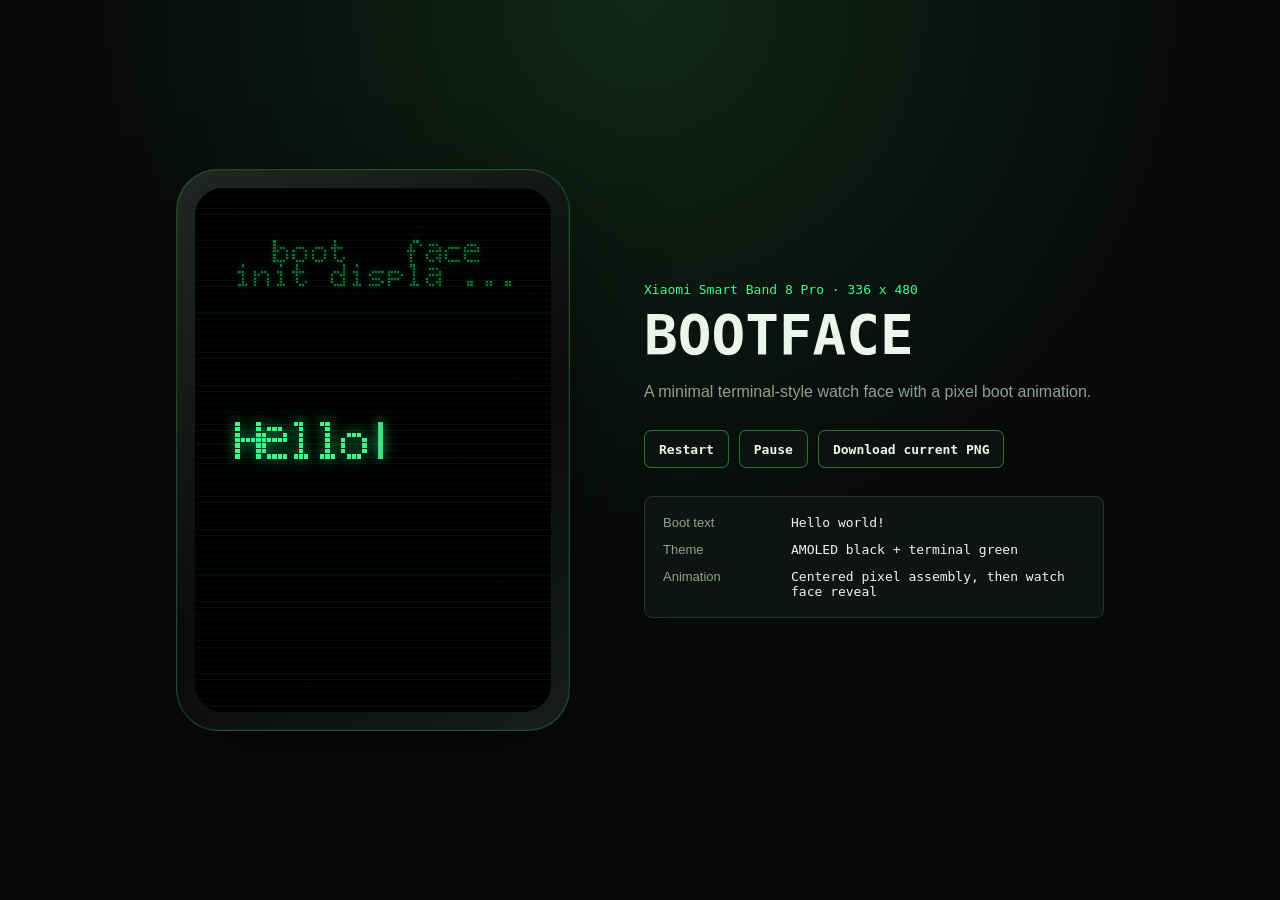
==== preview/index.html @ 12ea0ff2 "第一版表盘" ====
<!doctype html>
<html lang="zh-CN">
<head>
  <meta charset="utf-8">
  <meta name="viewport" content="width=device-width, initial-scale=1">
  <title>BOOTFACE Preview</title>
  <link rel="stylesheet" href="./style.css">
</head>
<body>
  <main class="workspace">
    <section class="watch-shell" aria-label="Xiaomi Smart Band 8 Pro preview">
      <canvas id="watchface" width="336" height="480"></canvas>
    </section>

    <section class="panel" aria-label="Preview controls">
      <p class="eyebrow">Xiaomi Smart Band 8 Pro · 336 x 480</p>
      <h1>BOOTFACE</h1>
      <p class="summary">A minimal terminal-style watch face with a pixel boot animation.</p>

      <div class="controls">
        <button id="restart" type="button">Restart</button>
        <button id="toggle" type="button">Pause</button>
        <button id="download" type="button">Download current PNG</button>
      </div>

      <dl class="specs">
        <div>
          <dt>Boot text</dt>
          <dd>Hello world!</dd>
        </div>
        <div>
          <dt>Theme</dt>
          <dd>AMOLED black + terminal green</dd>
        </div>
        <div>
          <dt>Animation</dt>
          <dd>Centered pixel assembly, then watch face reveal</dd>
        </div>
      </dl>
    </section>
  </main>

  <script src="./watchface.js"></script>
</body>
</html>
---- preview/style.css ----
:root {
  color-scheme: dark;
  --bg: #080a09;
  --panel: #101411;
  --line: #26332b;
  --text: #e8f6ed;
  --muted: #8aa293;
  --green: #42f58d;
}

* {
  box-sizing: border-box;
}

body {
  margin: 0;
  min-height: 100vh;
  background:
    radial-gradient(circle at 50% 0%, rgba(66, 245, 141, 0.12), transparent 34rem),
    var(--bg);
  color: var(--text);
  font-family: "Segoe UI", "Microsoft YaHei", Arial, sans-serif;
}

.workspace {
  display: grid;
  grid-template-columns: minmax(336px, 420px) minmax(300px, 460px);
  gap: 48px;
  align-items: center;
  justify-content: center;
  min-height: 100vh;
  padding: 40px;
}

.watch-shell {
  width: min(78vw, 394px);
  aspect-ratio: 336 / 480;
  display: grid;
  place-items: center;
  padding: 18px;
  border: 1px solid rgba(66, 245, 141, 0.24);
  border-radius: 42px;
  background: linear-gradient(145deg, #202722, #090b0a 58%, #171d19);
  box-shadow: 0 34px 90px rgba(0, 0, 0, 0.42), inset 0 0 0 1px rgba(255, 255, 255, 0.035);
}

#watchface {
  width: 100%;
  height: 100%;
  display: block;
  border-radius: 28px;
  background: #000;
  image-rendering: pixelated;
}

.panel {
  max-width: 460px;
}

.eyebrow {
  margin: 0 0 10px;
  color: var(--green);
  font-family: "Consolas", "Cascadia Mono", monospace;
  font-size: 13px;
  letter-spacing: 0;
}

h1 {
  margin: 0;
  font-family: "Consolas", "Cascadia Mono", monospace;
  font-size: 56px;
  line-height: 1;
  letter-spacing: 0;
}

.summary {
  margin: 16px 0 26px;
  color: var(--muted);
  font-size: 16px;
  line-height: 1.6;
}

.controls {
  display: flex;
  flex-wrap: wrap;
  gap: 10px;
  margin-bottom: 28px;
}

button {
  min-height: 38px;
  border: 1px solid rgba(66, 245, 141, 0.42);
  border-radius: 7px;
  background: #0c120e;
  color: var(--text);
  padding: 0 14px;
  font: 600 13px "Consolas", "Cascadia Mono", monospace;
  cursor: pointer;
}

button:hover {
  background: rgba(66, 245, 141, 0.12);
}

.specs {
  display: grid;
  gap: 12px;
  margin: 0;
  padding: 18px;
  border: 1px solid var(--line);
  border-radius: 8px;
  background: var(--panel);
}

.specs div {
  display: grid;
  grid-template-columns: 110px 1fr;
  gap: 18px;
}

dt,
dd {
  margin: 0;
}

dt {
  color: var(--muted);
  font-size: 13px;
}

dd {
  color: var(--text);
  font-family: "Consolas", "Cascadia Mono", monospace;
  font-size: 13px;
}

@media (max-width: 820px) {
  .workspace {
    grid-template-columns: 1fr;
    gap: 30px;
    padding: 24px;
  }

  .watch-shell {
    width: min(82vw, 360px);
    margin: 0 auto;
  }

  h1 {
    font-size: 42px;
  }
}
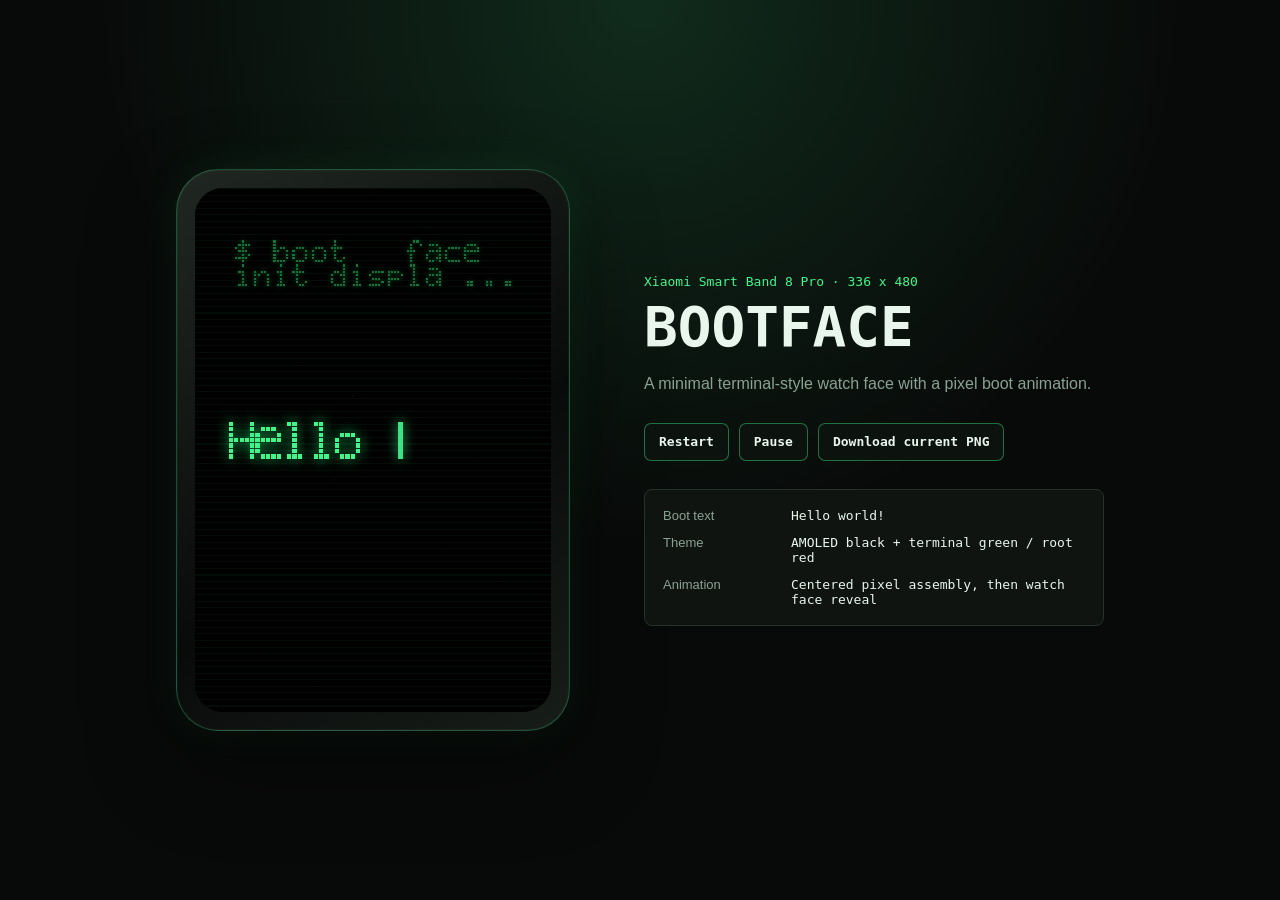
==== commit 4b8c38d5: "更新demo" ====
--- a/preview/index.html
+++ b/preview/index.html
@@ -4,7 +4,7 @@
   <meta charset="utf-8">
   <meta name="viewport" content="width=device-width, initial-scale=1">
   <title>BOOTFACE Preview</title>
-  <link rel="stylesheet" href="./style.css">
+  <link rel="stylesheet" href="./style.css?v=root-bg-1">
 </head>
 <body>
   <main class="workspace">
@@ -30,7 +30,7 @@
         </div>
         <div>
           <dt>Theme</dt>
-          <dd>AMOLED black + terminal green</dd>
+          <dd>AMOLED black + terminal green / root red</dd>
         </div>
         <div>
           <dt>Animation</dt>
--- a/preview/style.css
+++ b/preview/style.css
@@ -6,6 +6,25 @@
   --text: #e8f6ed;
   --muted: #8aa293;
   --green: #42f58d;
+  --button-bg: #0c120e;
+  --accent-rgb: 66, 245, 141;
+  --shell-a: #202722;
+  --shell-b: #090b0a;
+  --shell-c: #171d19;
+}
+
+:root[data-bootface-mode="root"] {
+  --bg: #090101;
+  --panel: #15090a;
+  --line: #3a171b;
+  --text: #fff0f2;
+  --muted: #b87980;
+  --green: #ff4655;
+  --button-bg: #160708;
+  --accent-rgb: 255, 70, 85;
+  --shell-a: #311013;
+  --shell-b: #090101;
+  --shell-c: #1e080a;
 }
 
 * {
@@ -16,10 +35,11 @@
   margin: 0;
   min-height: 100vh;
   background:
-    radial-gradient(circle at 50% 0%, rgba(66, 245, 141, 0.12), transparent 34rem),
+    radial-gradient(circle at 50% 0%, rgba(var(--accent-rgb), 0.14), transparent 34rem),
     var(--bg);
   color: var(--text);
   font-family: "Segoe UI", "Microsoft YaHei", Arial, sans-serif;
+  transition: background 360ms ease, color 360ms ease;
 }
 
 .workspace {
@@ -38,10 +58,11 @@
   display: grid;
   place-items: center;
   padding: 18px;
-  border: 1px solid rgba(66, 245, 141, 0.24);
+  border: 1px solid rgba(var(--accent-rgb), 0.28);
   border-radius: 42px;
-  background: linear-gradient(145deg, #202722, #090b0a 58%, #171d19);
-  box-shadow: 0 34px 90px rgba(0, 0, 0, 0.42), inset 0 0 0 1px rgba(255, 255, 255, 0.035);
+  background: linear-gradient(145deg, var(--shell-a), var(--shell-b) 58%, var(--shell-c));
+  box-shadow: 0 34px 90px rgba(0, 0, 0, 0.42), 0 0 42px rgba(var(--accent-rgb), 0.08), inset 0 0 0 1px rgba(255, 255, 255, 0.035);
+  transition: border-color 360ms ease, background 360ms ease, box-shadow 360ms ease;
 }
 
 #watchface {
@@ -50,7 +71,9 @@
   display: block;
   border-radius: 28px;
   background: #000;
+  cursor: pointer;
   image-rendering: pixelated;
+  touch-action: manipulation;
 }
 
 .panel {
@@ -89,17 +112,18 @@
 
 button {
   min-height: 38px;
-  border: 1px solid rgba(66, 245, 141, 0.42);
+  border: 1px solid rgba(var(--accent-rgb), 0.42);
   border-radius: 7px;
-  background: #0c120e;
+  background: var(--button-bg);
   color: var(--text);
   padding: 0 14px;
   font: 600 13px "Consolas", "Cascadia Mono", monospace;
   cursor: pointer;
+  transition: border-color 240ms ease, background 240ms ease, color 240ms ease;
 }
 
 button:hover {
-  background: rgba(66, 245, 141, 0.12);
+  background: rgba(var(--accent-rgb), 0.12);
 }
 
 .specs {
@@ -110,6 +134,7 @@
   border: 1px solid var(--line);
   border-radius: 8px;
   background: var(--panel);
+  transition: background 360ms ease, border-color 360ms ease;
 }
 
 .specs div {
